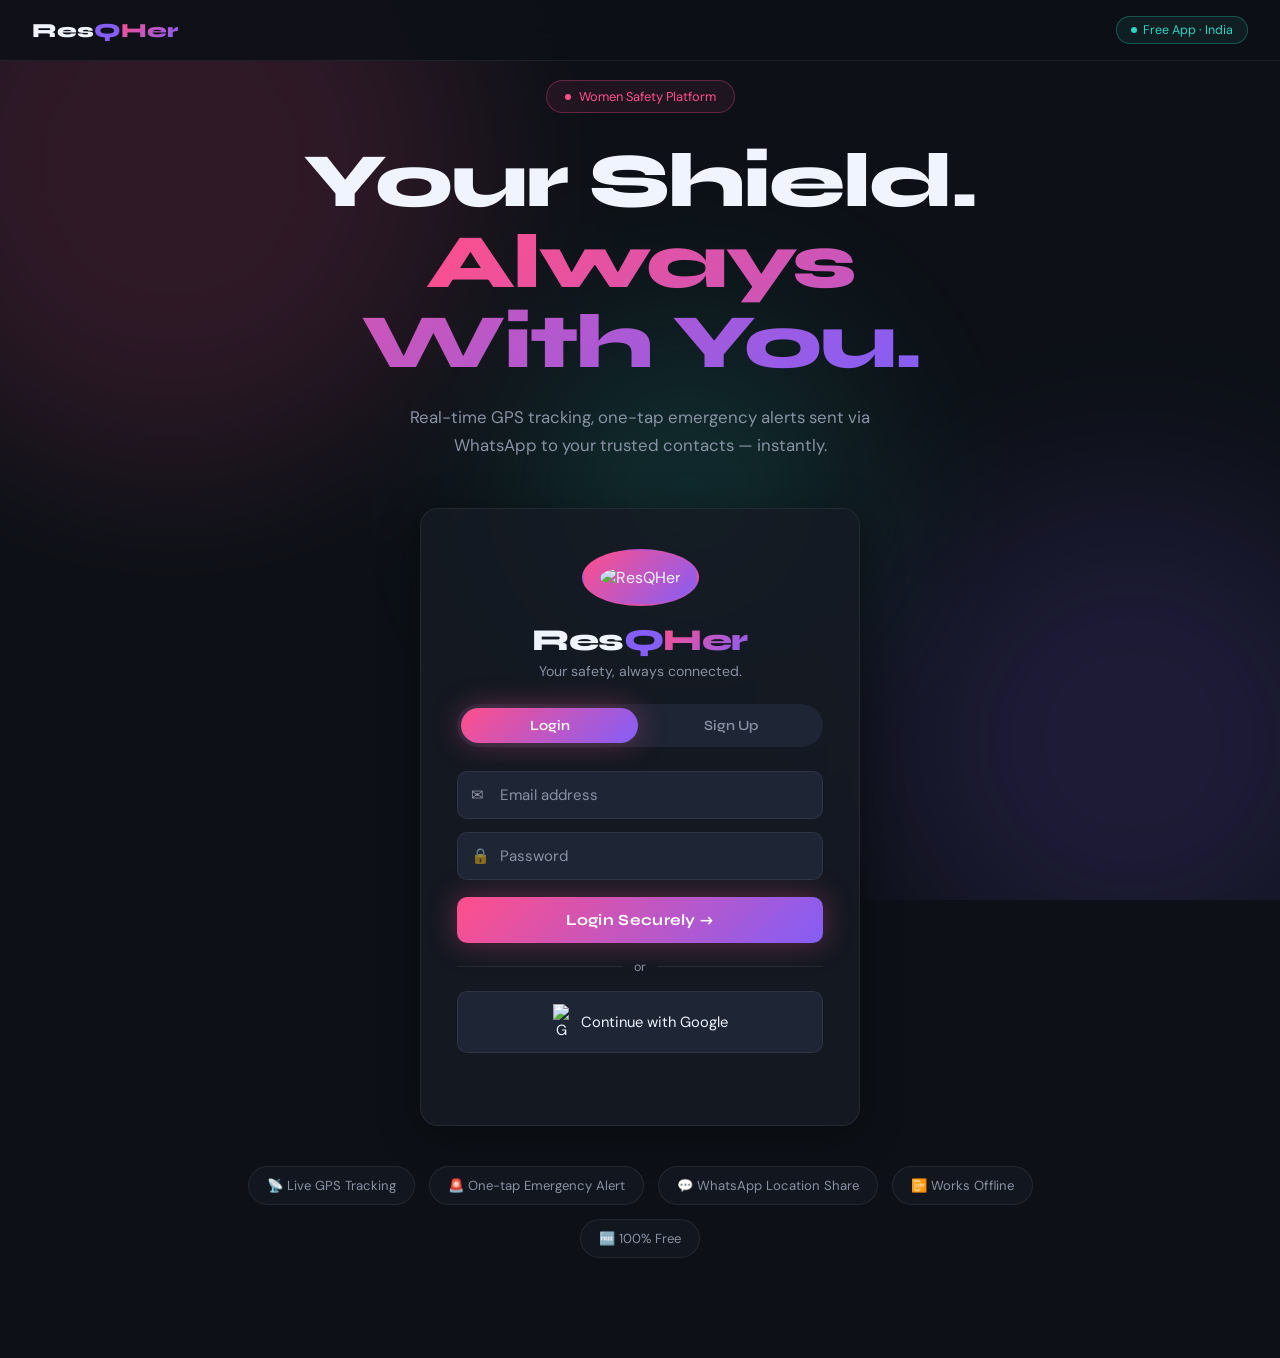
==== index.html @ 333ee2b8 "Add files via upload" ====
<!DOCTYPE html>
<html lang="en">
<head>
<meta charset="UTF-8"/>
<meta name="viewport" content="width=device-width, initial-scale=1.0"/>
<title>ResQHer – Women Safety Platform</title>
<link rel="icon" href="logo.png" type="image/png"/>
<link href="https://fonts.googleapis.com/css2?family=Syne:wght@400;600;700;800&family=DM+Sans:wght@300;400;500&display=swap" rel="stylesheet"/>
<link rel="stylesheet" href="style.css"/>
</head>
<body class="auth-page">
<div class="bg-orbs">
  <div class="orb orb1"></div><div class="orb orb2"></div><div class="orb orb3"></div>
</div>

<nav class="top-nav">
  <a href="#" class="nav-brand">Res<span class="q">Q</span><span class="her">Her</span></a>
  <div class="nav-badge"><span class="dot"></span>Free App · India</div>
</nav>

<section class="hero-section">
  <div class="hero-content">
    <div class="hero-badge"><span class="dot"></span>Women Safety Platform</div>
    <h1>Your Shield.<br/><span class="gradient-text">Always With You.</span></h1>
    <p class="hero-sub">Real-time GPS tracking, one-tap emergency alerts sent via WhatsApp to your trusted contacts — instantly.</p>
  </div>

  <div class="auth-wrap">
    <div class="auth-card">
      <div class="logo-wrap">
        <img src="logo.png" alt="ResQHer" class="logo-img" onerror="this.style.background='var(--grad)';this.style.padding='16px'"/>
      </div>
      <h2 class="brand-title">Res<span class="q">Q</span><span class="her">Her</span></h2>
      <p class="tagline">Your safety, always connected.</p>

      <div class="tab-switch">
        <button class="tab-btn active" id="tab-login" onclick="switchTab('login')">Login</button>
        <button class="tab-btn" id="tab-signup" onclick="switchTab('signup')">Sign Up</button>
      </div>

      <div id="form-login">
        <div class="input-group">
          <span class="input-icon">✉</span>
          <input type="email" id="login-email" placeholder="Email address" autocomplete="email"/>
        </div>
        <div class="input-group">
          <span class="input-icon">🔒</span>
          <input type="password" id="login-password" placeholder="Password" autocomplete="current-password"/>
        </div>
        <button class="btn-primary" onclick="handleLogin()">Login Securely →</button>
        <div class="divider"><span>or</span></div>
        <button class="btn-google" onclick="handleGoogleLogin()">
          <img src="https://www.gstatic.com/firebasejs/ui/2.0.0/images/auth/google.svg" alt="G" width="18"/>
          Continue with Google
        </button>
      </div>

      <div class="hidden" id="form-signup">
        <div class="input-group">
          <span class="input-icon">👤</span>
          <input type="text" id="signup-name" placeholder="Full name"/>
        </div>
        <div class="input-group">
          <span class="input-icon">✉</span>
          <input type="email" id="signup-email" placeholder="Email address" autocomplete="email"/>
        </div>
        <div class="input-group">
          <span class="input-icon">🔒</span>
          <input type="password" id="signup-password" placeholder="Create password (min 6 chars)" autocomplete="new-password"/>
        </div>
        <button class="btn-primary" onclick="handleSignup()">Create Account →</button>
        <div class="divider"><span>or</span></div>
        <button class="btn-google" onclick="handleGoogleLogin()">
          <img src="https://www.gstatic.com/firebasejs/ui/2.0.0/images/auth/google.svg" alt="G" width="18"/>
          Sign up with Google
        </button>
      </div>

      <div id="auth-message" class="auth-message"></div>
    </div>
  </div>

  <div class="features-strip">
    <div class="feat-pill">📡 Live GPS Tracking</div>
    <div class="feat-pill">🚨 One-tap Emergency Alert</div>
    <div class="feat-pill">💬 WhatsApp Location Share</div>
    <div class="feat-pill">📴 Works Offline</div>
    <div class="feat-pill">🆓 100% Free</div>
  </div>
</section>

<script>
/* ================================================================
   CHANGE THIS LINE — replace YOUR_USERNAME with your PythonAnywhere
   username. Example: if your username is "priya" put:
   const API = 'https://priya.pythonanywhere.com';
================================================================ */
const API = 'https://YOUR_USERNAME.pythonanywhere.com';

const $ = id => document.getElementById(id);
function saveLocal(k,v){try{localStorage.setItem(k,JSON.stringify(v))}catch{}}
function loadLocal(k,fb=null){try{const v=localStorage.getItem(k);return v?JSON.parse(v):fb}catch{return fb}}

function switchTab(tab){
  $('form-login').classList.toggle('hidden',tab!=='login');
  $('form-signup').classList.toggle('hidden',tab!=='signup');
  $('tab-login').classList.toggle('active',tab==='login');
  $('tab-signup').classList.toggle('active',tab==='signup');
  $('auth-message').textContent='';
}

function showMsg(text,type='error'){
  const el=$('auth-message');
  el.textContent=text;
  el.className='auth-message '+type;
}

async function handleLogin(){
  const email=$('login-email').value.trim();
  const pass=$('login-password').value;
  if(!email||!pass){showMsg('Please fill in all fields.');return;}
  showMsg('Logging in...','success');
  try{
    const res=await fetch(`${API}/api/login`,{method:'POST',headers:{'Content-Type':'application/json'},body:JSON.stringify({email,password:pass})});
    const data=await res.json();
    if(res.ok){
      saveLocal('resqher_user',{email,name:data.name||email.split('@')[0]});
      showMsg('Welcome back! Redirecting...','success');
      setTimeout(()=>{window.location.href='dashboard.html'},700);
    }else showMsg(data.error||'Invalid credentials.');
  }catch{
    if(pass.length>=4){
      saveLocal('resqher_user',{email,name:email.split('@')[0]});
      showMsg('Logged in (offline mode)! Redirecting...','success');
      setTimeout(()=>{window.location.href='dashboard.html'},700);
    }else showMsg('Cannot reach server. Check connection.');
  }
}

async function handleSignup(){
  const name=$('signup-name').value.trim();
  const email=$('signup-email').value.trim();
  const pass=$('signup-password').value;
  if(!name||!email||!pass){showMsg('Please fill in all fields.');return;}
  if(pass.length<6){showMsg('Password must be at least 6 characters.');return;}
  showMsg('Creating account...','success');
  try{
    const res=await fetch(`${API}/api/signup`,{method:'POST',headers:{'Content-Type':'application/json'},body:JSON.stringify({name,email,password:pass})});
    const data=await res.json();
    if(res.ok){
      saveLocal('resqher_user',{email,name});
      showMsg('Account created! Redirecting...','success');
      setTimeout(()=>{window.location.href='dashboard.html'},700);
    }else showMsg(data.error||'Signup failed.');
  }catch{
    saveLocal('resqher_user',{email,name});
    showMsg('Account created (offline mode)! Redirecting...','success');
    setTimeout(()=>{window.location.href='dashboard.html'},700);
  }
}

function handleGoogleLogin(){
  saveLocal('resqher_user',{email:'user@gmail.com',name:'Google User'});
  showMsg('Redirecting...','success');
  setTimeout(()=>{window.location.href='dashboard.html'},700);
}

document.addEventListener('keydown',e=>{
  if(e.key==='Enter'){
    if(!$('form-login').classList.contains('hidden')) handleLogin();
    else handleSignup();
  }
});

// Auto-redirect if already logged in
if(localStorage.getItem('resqher_user')){window.location.href='dashboard.html';}
</script>
</body>
</html>
---- style.css ----
/* ============================================================
   ResQHer – style.css  (shared by index.html + dashboard.html)
   Dark-navy base · coral/pink/violet gradient accents
   ============================================================ */

:root {
  --navy:     #0d1117;
  --navy2:    #161b24;
  --navy3:    #1e2535;
  --card-bg:  rgba(22,27,36,0.85);
  --border:   rgba(255,255,255,0.07);
  --pink:     #ff4f8b;
  --coral:    #ff6b6b;
  --violet:   #845ef7;
  --green:    #2dd4bf;
  --yellow:   #fbbf24;
  --white:    #f0f4ff;
  --muted:    #8892a4;
  --grad:     linear-gradient(135deg,#ff4f8b 0%,#845ef7 100%);
  --grad-live:linear-gradient(135deg,#2dd4bf 0%,#38bdf8 100%);
  --grad-risk:linear-gradient(135deg,#ff4f8b 0%,#ff6b6b 100%);
  --font-d:   'Syne',sans-serif;
  --font-b:   'DM Sans',sans-serif;
  --radius:   18px;
  --radius-sm:10px;
  --shadow:   0 8px 40px rgba(0,0,0,0.4);
  --glow-pink:0 0 30px rgba(255,79,139,0.35);
  --glow-green:0 0 30px rgba(45,212,191,0.35);
}

*,*::before,*::after{box-sizing:border-box;margin:0;padding:0}
html{scroll-behavior:smooth}
body{font-family:var(--font-b);background:var(--navy);color:var(--white);min-height:100vh;overflow-x:hidden}

/* ── SHARED UTILS ─────────────────────────────── */
.hidden{display:none!important}
.q{color:var(--violet)}
.her,.gradient-text{background:var(--grad);-webkit-background-clip:text;-webkit-text-fill-color:transparent;background-clip:text}

/* ── BACKGROUND ORBS ──────────────────────────── */
.bg-orbs{position:fixed;inset:0;pointer-events:none;z-index:0;overflow:hidden}
.orb{position:absolute;border-radius:50%;filter:blur(90px);opacity:0.14;animation:orbFloat 14s ease-in-out infinite alternate}
.orb1{width:600px;height:600px;background:var(--pink);top:-15%;left:-10%;animation-duration:16s}
.orb2{width:500px;height:500px;background:var(--violet);bottom:-10%;right:-8%;animation-duration:12s;animation-delay:-5s}
.orb3{width:350px;height:350px;background:var(--green);top:35%;left:40%;animation-duration:10s;animation-delay:-8s}
@keyframes orbFloat{from{transform:translate(0,0) scale(1)}to{transform:translate(50px,35px) scale(1.12)}}
@keyframes blink{0%,100%{opacity:1}50%{opacity:0.3}}
@keyframes slideUp{from{opacity:0;transform:translateY(30px)}to{opacity:1;transform:none}}
@keyframes fadeIn{from{opacity:0}to{opacity:1}}
@keyframes pulseRing{0%{transform:scale(0.8);opacity:1}100%{transform:scale(2.5);opacity:0}}
@keyframes sirenPulse{from{transform:scale(1)}to{transform:scale(1.15);filter:drop-shadow(0 0 12px var(--coral))}}

/* ── AUTH PAGE NAV ────────────────────────────── */
.top-nav{position:fixed;top:0;left:0;right:0;z-index:100;padding:16px 32px;display:flex;align-items:center;justify-content:space-between;background:rgba(13,17,23,0.88);backdrop-filter:blur(20px);border-bottom:1px solid var(--border)}
.nav-brand{font-family:var(--font-d);font-size:1.25rem;font-weight:800;text-decoration:none;color:var(--white)}
.nav-badge{padding:5px 14px;border-radius:50px;border:1px solid rgba(45,212,191,0.3);background:rgba(45,212,191,0.08);font-size:0.78rem;color:var(--green);display:flex;align-items:center;gap:6px}
.nav-badge .dot{width:6px;height:6px;border-radius:50%;background:var(--green);animation:blink 1.5s infinite}

/* ── AUTH PAGE HERO ───────────────────────────── */
.hero-section{position:relative;min-height:100vh;display:flex;flex-direction:column;align-items:center;justify-content:center;padding:80px 24px 40px;text-align:center;overflow:hidden}
.hero-content{position:relative;z-index:1;max-width:680px;animation:slideUp 0.8s ease both}
.hero-badge{display:inline-flex;align-items:center;gap:8px;padding:7px 18px;border-radius:50px;border:1px solid rgba(255,79,139,0.3);background:rgba(255,79,139,0.08);font-size:0.8rem;color:var(--pink);margin-bottom:28px}
.hero-badge .dot{width:6px;height:6px;border-radius:50%;background:var(--pink);animation:blink 1.5s infinite}
.hero-content h1{font-family:var(--font-d);font-size:clamp(2.8rem,6vw,5rem);font-weight:800;line-height:1.05;letter-spacing:-2px;margin-bottom:20px}
.hero-sub{color:var(--muted);font-size:1.05rem;line-height:1.7;margin-bottom:48px;max-width:520px;margin-left:auto;margin-right:auto}

/* ── AUTH CARD ────────────────────────────────── */
.auth-wrap{position:relative;z-index:1;width:100%;max-width:440px;animation:slideUp 0.9s 0.15s ease both}
.auth-card{background:var(--card-bg);backdrop-filter:blur(24px);border:1px solid var(--border);border-radius:var(--radius);padding:40px 36px;box-shadow:var(--shadow)}
.logo-wrap{text-align:center;margin-bottom:16px}
.logo-img{width:72px;height:72px;object-fit:contain;border-radius:50%;border:2px solid rgba(255,79,139,0.2)}
.brand-title{font-family:var(--font-d);font-size:1.9rem;font-weight:800;text-align:center;letter-spacing:-0.5px;margin-bottom:4px}
.tagline{text-align:center;color:var(--muted);font-size:0.88rem;margin-bottom:24px}
.tab-switch{display:flex;background:var(--navy3);border-radius:50px;padding:4px;margin-bottom:24px;gap:4px}
.tab-btn{flex:1;padding:9px 0;border:none;background:transparent;color:var(--muted);font-family:var(--font-d);font-weight:600;font-size:0.88rem;border-radius:50px;cursor:pointer;transition:all 0.25s}
.tab-btn.active{background:var(--grad);color:#fff;box-shadow:var(--glow-pink)}

/* ── INPUTS ───────────────────────────────────── */
.input-group{position:relative;margin-bottom:13px}
.input-icon{position:absolute;left:14px;top:50%;transform:translateY(-50%);font-size:0.95rem;pointer-events:none;opacity:0.55}
.input-group input,
.input-group select{width:100%;padding:13px 14px 13px 42px;background:var(--navy3);border:1px solid var(--border);border-radius:var(--radius-sm);color:var(--white);font-family:var(--font-b);font-size:0.94rem;outline:none;transition:border-color 0.2s,box-shadow 0.2s}
.input-group input:focus,
.input-group select:focus{border-color:var(--pink);box-shadow:0 0 0 3px rgba(255,79,139,0.13)}
.input-group input::placeholder{color:var(--muted)}
.input-group select option{background:var(--navy3)}

/* ── BUTTONS ──────────────────────────────────── */
.btn-primary{width:100%;padding:14px;background:var(--grad);border:none;border-radius:var(--radius-sm);color:#fff;font-family:var(--font-d);font-weight:700;font-size:0.97rem;cursor:pointer;box-shadow:var(--glow-pink);margin-top:4px;transition:opacity 0.2s,transform 0.2s;letter-spacing:0.3px}
.btn-primary:hover{opacity:0.9;transform:translateY(-1px)}
.btn-primary:active{transform:translateY(0)}
.divider{display:flex;align-items:center;gap:12px;color:var(--muted);font-size:0.78rem;margin:16px 0}
.divider::before,.divider::after{content:'';flex:1;height:1px;background:var(--border)}
.btn-google{width:100%;padding:12px;background:var(--navy3);border:1px solid var(--border);border-radius:var(--radius-sm);color:var(--white);font-family:var(--font-b);font-size:0.92rem;cursor:pointer;display:flex;align-items:center;justify-content:center;gap:10px;transition:background 0.2s,border-color 0.2s}
.btn-google:hover{background:rgba(255,255,255,0.07);border-color:rgba(255,255,255,0.15)}

/* ── AUTH MESSAGE ─────────────────────────────── */
.auth-message{margin-top:14px;text-align:center;font-size:0.88rem;min-height:18px;transition:all 0.3s}
.auth-message.error{color:var(--coral)}
.auth-message.success{color:var(--green)}

/* ── FEATURES STRIP ───────────────────────────── */
.features-strip{position:relative;z-index:1;display:flex;justify-content:center;gap:14px;flex-wrap:wrap;padding:40px 24px 60px;max-width:900px;margin:0 auto}
.feat-pill{display:flex;align-items:center;gap:8px;padding:10px 18px;background:rgba(22,27,36,0.7);border:1px solid var(--border);border-radius:50px;font-size:0.82rem;color:var(--muted);transition:all 0.3s}
.feat-pill:hover{border-color:rgba(255,79,139,0.25);color:var(--white)}

/* ── DASHBOARD HEADER ─────────────────────────── */
.dash-header{position:sticky;top:0;z-index:50;display:flex;align-items:center;justify-content:space-between;padding:14px 24px;background:rgba(13,17,23,0.92);backdrop-filter:blur(20px);border-bottom:1px solid var(--border)}
.header-left{display:flex;align-items:center;gap:10px}
.header-logo{width:36px;height:36px;border-radius:50%;object-fit:contain}
.header-brand{font-family:var(--font-d);font-weight:800;font-size:1.25rem}
.header-right{display:flex;align-items:center;gap:12px}
.status-badge{display:flex;align-items:center;gap:7px;padding:6px 14px;border-radius:50px;background:var(--navy3);border:1px solid var(--border);font-family:var(--font-d);font-size:0.82rem;font-weight:600;transition:all 0.3s}
.status-dot{width:8px;height:8px;border-radius:50%;animation:blink 1.5s infinite}
.status-dot.safe{background:var(--green)}
.status-dot.live{background:var(--green);box-shadow:0 0 8px var(--green)}
.status-dot.risk{background:var(--coral);box-shadow:0 0 8px var(--coral)}
.btn-logout{padding:7px 14px;background:transparent;border:1px solid var(--border);border-radius:var(--radius-sm);color:var(--muted);font-family:var(--font-b);cursor:pointer;font-size:0.83rem;transition:all 0.2s}
.btn-logout:hover{border-color:var(--pink);color:var(--pink)}

/* ── WELCOME BANNER ───────────────────────────── */
.welcome-banner{position:relative;z-index:1;display:flex;align-items:center;gap:10px;margin:18px 20px 0;padding:13px 18px;background:linear-gradient(135deg,rgba(45,212,191,0.1),rgba(132,94,247,0.1));border:1px solid rgba(45,212,191,0.18);border-radius:var(--radius-sm);font-size:0.92rem;animation:fadeIn 0.5s ease both}

/* ── MAIN GRID ────────────────────────────────── */
.dash-main{position:relative;z-index:1;display:grid;grid-template-columns:1fr 1fr;gap:18px;padding:18px 20px;max-width:1100px;margin:0 auto}

/* ── ACTION CARDS ─────────────────────────────── */
.action-section{grid-column:1/-1;display:grid;grid-template-columns:1fr 1fr;gap:18px}
.action-card{position:relative;overflow:hidden;background:var(--card-bg);backdrop-filter:blur(20px);border:1.5px solid var(--border);border-radius:var(--radius);padding:32px 26px;text-align:center;transition:transform 0.3s;animation:slideUp 0.5s ease both}
.action-card:hover{transform:translateY(-3px)}
.live-card{border-color:rgba(45,212,191,0.22)}
.risk-card{border-color:rgba(255,79,139,0.22)}
.card-icon{font-size:2.2rem;margin-bottom:10px}
.action-card h2{font-family:var(--font-d);font-size:1.7rem;font-weight:800;letter-spacing:2px;margin-bottom:8px}
.live-card h2{color:var(--green)}
.risk-card h2{color:var(--coral)}
.action-card p{color:var(--muted);font-size:0.87rem;margin-bottom:20px;line-height:1.5}
.pulse-ring{position:absolute;top:18px;right:18px;width:36px;height:36px;border-radius:50%;border:2px solid var(--green);opacity:0;transition:opacity 0.3s}
.pulse-ring.red{border-color:var(--coral)}
.pulse-ring.active{opacity:1;animation:pulseRing 1.2s ease-out infinite}
.btn-live{width:100%;padding:14px;background:var(--grad-live);border:none;border-radius:var(--radius-sm);color:var(--navy);font-family:var(--font-d);font-weight:800;font-size:0.95rem;letter-spacing:0.5px;cursor:pointer;transition:all 0.25s;box-shadow:var(--glow-green)}
.btn-live:hover{opacity:0.9;transform:scale(1.02)}
.btn-live.active{background:linear-gradient(135deg,#f97316,#ef4444);color:#fff}
.btn-risk{width:100%;padding:14px;background:var(--grad-risk);border:none;border-radius:var(--radius-sm);color:#fff;font-family:var(--font-d);font-weight:800;font-size:0.95rem;letter-spacing:0.5px;cursor:pointer;transition:all 0.25s;box-shadow:var(--glow-pink)}
.btn-risk:hover{opacity:0.9;transform:scale(1.02)}

/* ── LOCATION PANEL ───────────────────────────── */
.location-panel{grid-column:1/-1;background:var(--card-bg);backdrop-filter:blur(20px);border:1px solid var(--border);border-radius:var(--radius);padding:22px;animation:slideUp 0.6s ease both}
.panel-header{display:flex;align-items:center;justify-content:space-between;margin-bottom:14px}
.panel-header h3{font-family:var(--font-d);font-size:0.97rem;font-weight:700}
.coord-badge{padding:5px 12px;background:var(--navy3);border:1px solid var(--border);border-radius:50px;font-size:0.73rem;color:var(--muted)}
.coord-badge.live{border-color:var(--green);color:var(--green)}
.location-display{display:grid;grid-template-columns:1fr 1fr;gap:10px}
.loc-row{display:flex;flex-direction:column;gap:4px;background:var(--navy3);border-radius:var(--radius-sm);padding:13px;border:1px solid var(--border)}
.loc-row-full{grid-column:1/-1}
.loc-label{font-size:0.72rem;color:var(--muted);text-transform:uppercase;letter-spacing:0.5px}
.loc-val{font-family:var(--font-d);font-size:0.93rem;font-weight:600;color:var(--white);word-break:break-all}
.network-bar{margin-top:12px;padding:9px 13px;background:rgba(45,212,191,0.07);border:1px solid rgba(45,212,191,0.18);border-radius:var(--radius-sm);font-size:0.83rem;color:var(--green);display:flex;align-items:center;justify-content:space-between;flex-wrap:wrap;gap:8px}
.network-bar.offline{background:rgba(255,107,107,0.07);border-color:rgba(255,107,107,0.18);color:var(--coral)}
.btn-share-loc{padding:6px 14px;background:rgba(45,212,191,0.12);border:1px solid rgba(45,212,191,0.25);border-radius:50px;color:var(--green);font-size:0.78rem;font-family:var(--font-d);font-weight:600;cursor:pointer;transition:all 0.2s;white-space:nowrap}
.btn-share-loc:hover{background:rgba(45,212,191,0.22)}

/* ── CONTACTS ─────────────────────────────────── */
.contacts-section{background:var(--card-bg);backdrop-filter:blur(20px);border:1px solid var(--border);border-radius:var(--radius);padding:22px;animation:slideUp 0.6s ease both}
.section-header{display:flex;align-items:center;justify-content:space-between;margin-bottom:14px}
.section-header h3{font-family:var(--font-d);font-size:0.97rem;font-weight:700}
.btn-add{padding:7px 14px;background:var(--grad);border:none;border-radius:var(--radius-sm);color:#fff;font-family:var(--font-b);font-size:0.83rem;cursor:pointer;transition:opacity 0.2s}
.btn-add:hover{opacity:0.85}
.contacts-list{display:flex;flex-direction:column;gap:9px}
.contact-item{display:flex;align-items:center;gap:11px;background:var(--navy3);border:1px solid var(--border);border-radius:var(--radius-sm);padding:13px;animation:slideUp 0.3s ease both}
.contact-avatar{width:38px;height:38px;border-radius:50%;background:var(--grad);display:flex;align-items:center;justify-content:center;font-family:var(--font-d);font-weight:700;font-size:0.88rem;color:#fff;flex-shrink:0}
.contact-info{flex:1;min-width:0}
.contact-name{font-family:var(--font-d);font-weight:600;font-size:0.92rem}
.contact-detail{font-size:0.78rem;color:var(--muted);white-space:nowrap;overflow:hidden;text-overflow:ellipsis}
.contact-actions{display:flex;gap:6px;flex-shrink:0;align-items:center;flex-wrap:wrap}
.contact-tag{padding:3px 9px;border-radius:50px;background:rgba(132,94,247,0.12);border:1px solid rgba(132,94,247,0.22);font-size:0.7rem;color:var(--violet);text-transform:capitalize}
.btn-whatsapp{padding:5px 11px;background:rgba(37,211,102,0.12);border:1px solid rgba(37,211,102,0.25);border-radius:50px;color:#25d366;font-size:0.7rem;font-family:var(--font-d);font-weight:700;cursor:pointer;transition:all 0.2s;text-decoration:none;white-space:nowrap}
.btn-whatsapp:hover{background:rgba(37,211,102,0.22)}
.btn-remove-contact{background:transparent;border:none;color:var(--muted);cursor:pointer;font-size:0.97rem;transition:color 0.2s;padding:2px 6px}
.btn-remove-contact:hover{color:var(--coral)}
.no-contacts{text-align:center;color:var(--muted);padding:20px;font-size:0.88rem;line-height:1.7}

/* ── ACTIVITY LOG ─────────────────────────────── */
.activity-section{grid-column:1/-1;background:var(--card-bg);backdrop-filter:blur(20px);border:1px solid var(--border);border-radius:var(--radius);padding:22px;animation:slideUp 0.7s ease both}
.activity-section h3{font-family:var(--font-d);font-size:0.97rem;font-weight:700;margin-bottom:12px}
.activity-log{display:flex;flex-direction:column;gap:7px;max-height:220px;overflow-y:auto}
.log-item{display:flex;gap:10px;align-items:flex-start;font-size:0.83rem;padding:8px 0;border-bottom:1px solid rgba(255,255,255,0.05)}
.log-item:last-child{border-bottom:none}
.log-time{color:var(--muted);flex-shrink:0;white-space:nowrap;font-size:0.78rem}
.log-msg{color:var(--white);line-height:1.4}

/* ── MODAL ────────────────────────────────────── */
.modal-overlay{position:fixed;inset:0;z-index:80;background:rgba(0,0,0,0.65);backdrop-filter:blur(6px);display:flex;align-items:center;justify-content:center;padding:20px;animation:fadeIn 0.2s ease}
.modal-card{background:var(--navy2);border:1px solid var(--border);border-radius:var(--radius);padding:32px 28px;width:100%;max-width:400px;box-shadow:var(--shadow);animation:slideUp 0.3s ease}
.modal-card h3{font-family:var(--font-d);font-size:1.15rem;margin-bottom:18px}
.modal-hint{font-size:0.8rem;color:var(--muted);margin-bottom:16px;padding:10px 12px;background:rgba(45,212,191,0.07);border:1px solid rgba(45,212,191,0.15);border-radius:8px;line-height:1.6}
.modal-hint strong{color:var(--white)}
.modal-actions{display:flex;gap:10px;margin-top:8px}
.modal-actions .btn-primary{flex:1}
.btn-cancel{flex:1;padding:13px;background:var(--navy3);border:1px solid var(--border);border-radius:var(--radius-sm);color:var(--muted);font-family:var(--font-b);cursor:pointer;transition:all 0.2s}
.btn-cancel:hover{border-color:var(--coral);color:var(--coral)}

/* ── WHATSAPP SHEET ───────────────────────────── */
.wa-quick{position:fixed;inset:0;z-index:90;background:rgba(0,0,0,0.65);backdrop-filter:blur(6px);display:flex;align-items:flex-end;justify-content:center;padding:0;animation:fadeIn 0.2s ease}
.wa-sheet-inner{background:var(--navy2);border-radius:24px 24px 0 0;border:1px solid var(--border);width:100%;max-width:500px;padding:28px 24px 36px;animation:slideUp 0.3s ease}
.wa-sheet-inner h3{font-family:var(--font-d);font-size:1.1rem;margin-bottom:6px}
.wa-sheet-inner p{color:var(--muted);font-size:0.85rem;margin-bottom:20px}
.wa-contacts-grid{display:flex;flex-direction:column;gap:8px;max-height:280px;overflow-y:auto;margin-bottom:18px}
.wa-contact-btn{display:flex;align-items:center;gap:12px;padding:13px 16px;background:var(--navy3);border:1px solid var(--border);border-radius:12px;cursor:pointer;transition:all 0.2s;text-decoration:none}
.wa-contact-btn:hover{border-color:rgba(37,211,102,0.3);background:rgba(37,211,102,0.05)}
.wa-avatar{width:38px;height:38px;border-radius:50%;background:var(--grad);display:flex;align-items:center;justify-content:center;font-family:var(--font-d);font-weight:700;font-size:0.85rem;color:#fff;flex-shrink:0}
.wa-info{flex:1;text-align:left}
.wa-name{font-family:var(--font-d);font-size:0.9rem;font-weight:600;color:var(--white)}
.wa-phone{font-size:0.78rem;color:var(--muted)}
.wa-go{color:#25d366;font-size:1.1rem}
.btn-send-all{width:100%;padding:14px;background:linear-gradient(135deg,#25d366,#128c7e);border:none;border-radius:var(--radius-sm);color:#fff;font-family:var(--font-d);font-weight:700;font-size:0.95rem;cursor:pointer;margin-bottom:10px;transition:opacity 0.2s}
.btn-send-all:hover{opacity:0.9}
.btn-wa-close{width:100%;padding:11px;background:transparent;border:1px solid var(--border);border-radius:var(--radius-sm);color:var(--muted);font-family:var(--font-b);cursor:pointer}

/* ── ALERT OVERLAY ────────────────────────────── */
.alert-overlay{position:fixed;inset:0;z-index:100;background:rgba(0,0,0,0.88);display:flex;align-items:center;justify-content:center;padding:20px;animation:fadeIn 0.3s ease}
.alert-card{background:var(--navy2);border:2px solid var(--coral);border-radius:var(--radius);padding:36px 28px;max-width:380px;width:100%;text-align:center;box-shadow:0 0 60px rgba(255,79,139,0.3);animation:slideUp 0.3s ease}
.siren-icon{font-size:3rem;margin-bottom:14px;display:inline-block;animation:sirenPulse 0.5s ease infinite alternate}
.alert-card h2{font-family:var(--font-d);font-size:1.35rem;color:var(--coral);margin-bottom:8px}
.alert-card p{color:var(--muted);font-size:0.88rem;margin-bottom:16px;line-height:1.5}
.alert-contacts-sent{display:flex;flex-direction:column;gap:6px;margin-bottom:16px;max-height:150px;overflow-y:auto}
.alert-contact-row{display:flex;align-items:center;justify-content:space-between;padding:8px 12px;background:rgba(255,79,139,0.07);border:1px solid rgba(255,79,139,0.15);border-radius:8px;font-size:0.82rem}
.ac-name{color:var(--white)}
.wa-btn{padding:4px 12px;background:rgba(37,211,102,0.15);border:1px solid rgba(37,211,102,0.3);border-radius:50px;color:#25d366;font-size:0.72rem;font-family:var(--font-d);font-weight:700;text-decoration:none;cursor:pointer}
.alert-progress{background:var(--navy3);border-radius:50px;height:5px;overflow:hidden;margin-bottom:16px}
.progress-bar{height:100%;background:var(--grad-risk);border-radius:50px;width:0%;transition:width 0.3s linear}
.btn-cancel-alert{width:100%;padding:12px;background:transparent;border:1px solid var(--border);border-radius:var(--radius-sm);color:var(--muted);font-family:var(--font-b);cursor:pointer;transition:all 0.2s}
.btn-cancel-alert:hover{border-color:var(--coral);color:var(--coral)}

/* ── RESPONSIVE ───────────────────────────────── */
@media(max-width:720px){
  .dash-main{grid-template-columns:1fr;padding:14px}
  .action-section{grid-template-columns:1fr}
  .location-display{grid-template-columns:1fr}
  .location-panel,.activity-section{grid-column:1}
  .contact-actions{flex-wrap:wrap}
  .top-nav{padding:14px 20px}
}
@media(max-width:480px){
  .auth-card{padding:28px 18px}
  .hero-content h1{font-size:2.2rem}
  .features-strip{gap:10px;padding:32px 16px 48px}
  .feat-pill{padding:9px 14px;font-size:0.78rem}
}
</style>
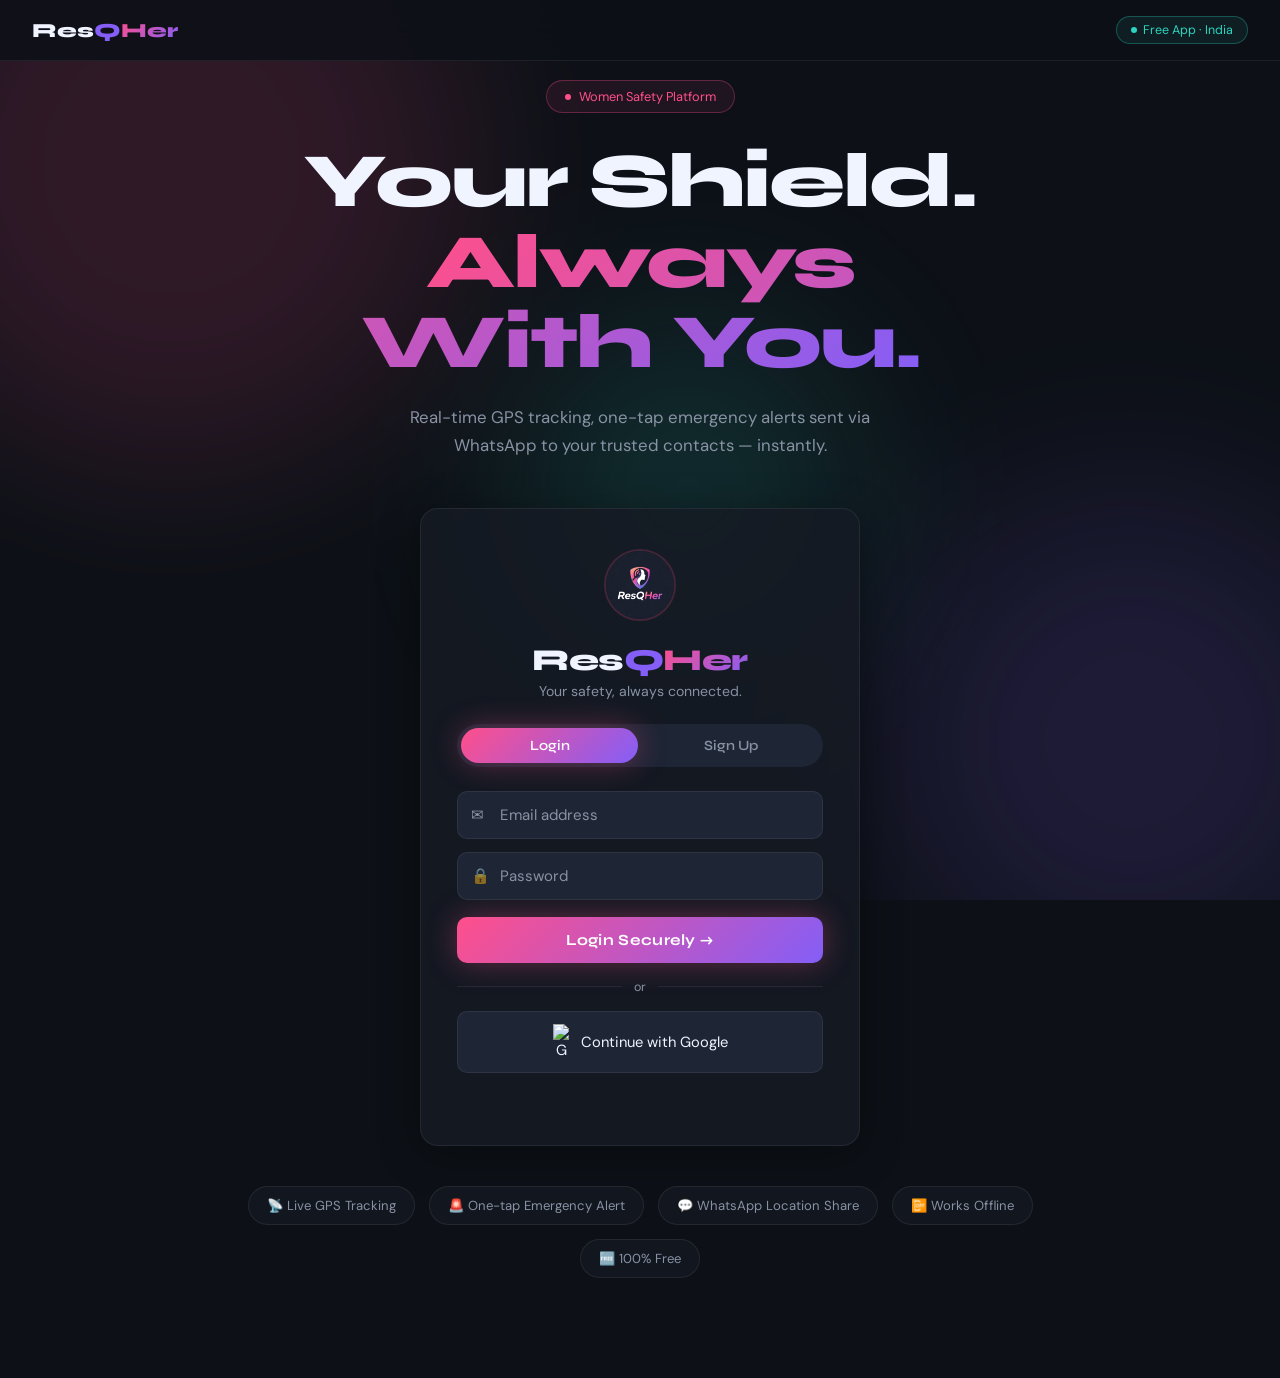
==== commit 74f17cae: "Add Firebase setup and Google Sign-In functionality" ====
--- a/index.html
+++ b/index.html
@@ -7,6 +7,8 @@
 <link rel="icon" href="logo.png" type="image/png"/>
 <link href="https://fonts.googleapis.com/css2?family=Syne:wght@400;600;700;800&family=DM+Sans:wght@300;400;500&display=swap" rel="stylesheet"/>
 <link rel="stylesheet" href="style.css"/>
+<script src="https://www.gstatic.com/firebasejs/10.10.0/firebase-app-compat.js"></script>
+<script src="https://www.gstatic.com/firebasejs/10.10.0/firebase-auth-compat.js"></script>
 </head>
 <body class="auth-page">
 <div class="bg-orbs">
@@ -90,14 +92,22 @@
 </section>
 
 <script>
-/* ================================================================
-   CHANGE THIS LINE — replace YOUR_USERNAME with your PythonAnywhere
-   username. Example: if your username is "priya" put:
-   const API = 'https://priya.pythonanywhere.com';
-================================================================ */
-const API = 'https://YOUR_USERNAME.pythonanywhere.com';
-
+// --- FIREBASE SETUP ---
+const firebaseConfig = {
+  apiKey: "AIzaSyDTJxleruRMgPnFcWoQyEjH4tku-2gkn_8",
+  authDomain: "resqher-54c2b.firebaseapp.com",
+  projectId: "resqher-54c2b",
+  storageBucket: "resqher-54c2b.firebasestorage.app",
+  messagingSenderId: "530225571852",
+  appId: "1:530225571852:web:746b448ddf5b31220f6629"
+};
+firebase.initializeApp(firebaseConfig);
+const auth = firebase.auth();
+const provider = new firebase.auth.GoogleAuthProvider();
+
+const API = 'https://avhi.pythonanywhere.com';
 const $ = id => document.getElementById(id);
+
 function saveLocal(k,v){try{localStorage.setItem(k,JSON.stringify(v))}catch{}}
 function loadLocal(k,fb=null){try{const v=localStorage.getItem(k);return v?JSON.parse(v):fb}catch{return fb}}
 
@@ -159,10 +169,28 @@
   }
 }
 
+// --- REAL GOOGLE SIGN-IN ---
 function handleGoogleLogin(){
-  saveLocal('resqher_user',{email:'user@gmail.com',name:'Google User'});
-  showMsg('Redirecting...','success');
-  setTimeout(()=>{window.location.href='dashboard.html'},700);
+  showMsg('Opening Google Sign-In...', 'success');
+  auth.signInWithPopup(provider).then((result) => {
+    const user = result.user;
+    const email = user.email;
+    const name = user.displayName || email.split('@')[0];
+
+    saveLocal('resqher_user', {email, name});
+    showMsg('Google Login successful! Syncing...', 'success');
+
+    // Create or login account on backend invisibly using their secure Google UID
+    fetch(`${API}/api/signup`, {
+      method: 'POST',
+      headers: {'Content-Type': 'application/json'},
+      body: JSON.stringify({name, email, password: user.uid})
+    }).catch(()=>{});
+
+    setTimeout(() => { window.location.href = 'dashboard.html'; }, 800);
+  }).catch((error) => {
+    showMsg(error.message);
+  });
 }
 
 document.addEventListener('keydown',e=>{
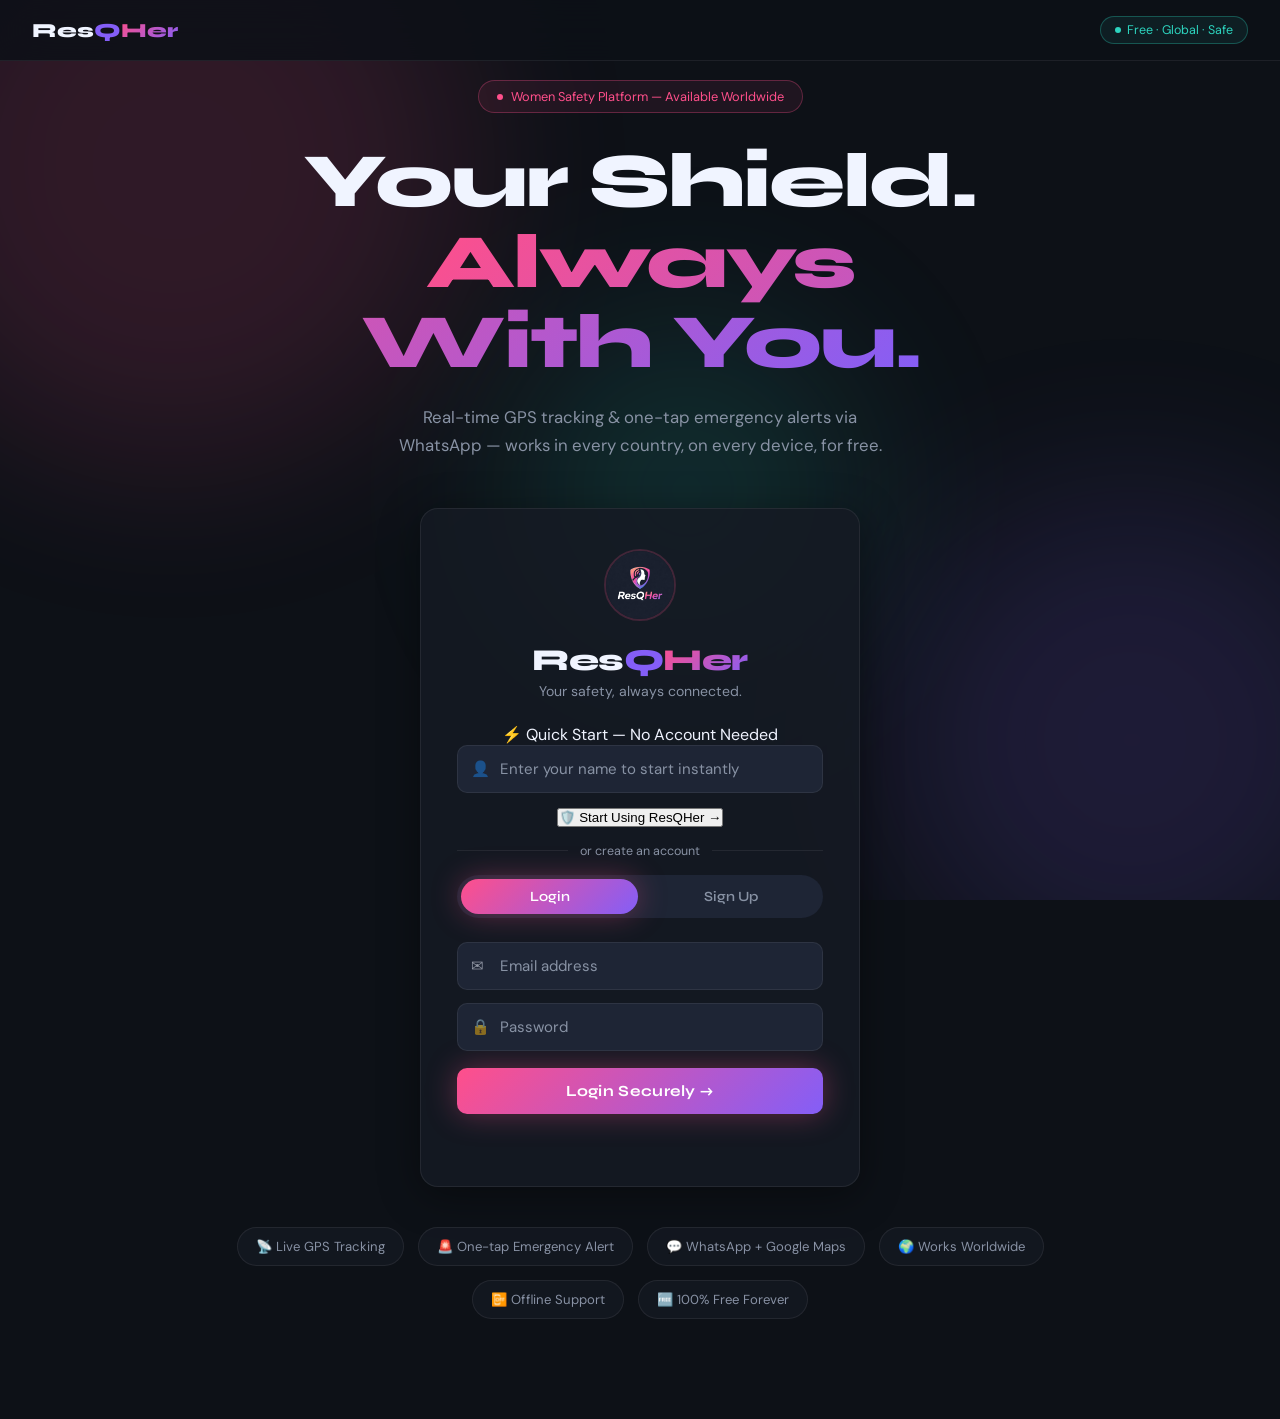
==== commit c9238dea: "Update index.html" ====
--- a/index.html
+++ b/index.html
@@ -2,44 +2,71 @@
 <html lang="en">
 <head>
 <meta charset="UTF-8"/>
-<meta name="viewport" content="width=device-width, initial-scale=1.0"/>
+<meta name="viewport" content="width=device-width, initial-scale=1.0, viewport-fit=cover"/>
+<meta name="mobile-web-app-capable" content="yes"/>
+<meta name="apple-mobile-web-app-capable" content="yes"/>
+<meta name="apple-mobile-web-app-status-bar-style" content="black-translucent"/>
+<meta name="theme-color" content="#0d1117"/>
+<meta name="description" content="ResQHer — Free women safety app. Real-time GPS tracking and emergency alerts via WhatsApp."/>
 <title>ResQHer – Women Safety Platform</title>
 <link rel="icon" href="logo.png" type="image/png"/>
+<link rel="apple-touch-icon" href="logo.png"/>
 <link href="https://fonts.googleapis.com/css2?family=Syne:wght@400;600;700;800&family=DM+Sans:wght@300;400;500&display=swap" rel="stylesheet"/>
 <link rel="stylesheet" href="style.css"/>
-<script src="https://www.gstatic.com/firebasejs/10.10.0/firebase-app-compat.js"></script>
-<script src="https://www.gstatic.com/firebasejs/10.10.0/firebase-auth-compat.js"></script>
 </head>
 <body class="auth-page">
+
 <div class="bg-orbs">
-  <div class="orb orb1"></div><div class="orb orb2"></div><div class="orb orb3"></div>
+  <div class="orb orb1"></div>
+  <div class="orb orb2"></div>
+  <div class="orb orb3"></div>
 </div>
 
 <nav class="top-nav">
   <a href="#" class="nav-brand">Res<span class="q">Q</span><span class="her">Her</span></a>
-  <div class="nav-badge"><span class="dot"></span>Free App · India</div>
+  <div class="nav-badge"><span class="dot"></span>Free · Global · Safe</div>
 </nav>
 
 <section class="hero-section">
+
+  <!-- Hero Text -->
   <div class="hero-content">
-    <div class="hero-badge"><span class="dot"></span>Women Safety Platform</div>
+    <div class="hero-badge"><span class="dot"></span>Women Safety Platform — Available Worldwide</div>
     <h1>Your Shield.<br/><span class="gradient-text">Always With You.</span></h1>
-    <p class="hero-sub">Real-time GPS tracking, one-tap emergency alerts sent via WhatsApp to your trusted contacts — instantly.</p>
+    <p class="hero-sub">Real-time GPS tracking &amp; one-tap emergency alerts via WhatsApp — works in every country, on every device, for free.</p>
   </div>
 
+  <!-- Auth Card -->
   <div class="auth-wrap">
     <div class="auth-card">
       <div class="logo-wrap">
-        <img src="logo.png" alt="ResQHer" class="logo-img" onerror="this.style.background='var(--grad)';this.style.padding='16px'"/>
+        <img src="logo.png" alt="ResQHer" class="logo-img" onerror="this.style.display='none'"/>
       </div>
       <h2 class="brand-title">Res<span class="q">Q</span><span class="her">Her</span></h2>
       <p class="tagline">Your safety, always connected.</p>
 
+      <!-- Quick Start — no account needed -->
+      <div class="quick-start-box" id="quick-start-box">
+        <div class="qs-label">⚡ Quick Start — No Account Needed</div>
+        <div class="input-group">
+          <span class="input-icon">👤</span>
+          <input type="text" id="qs-name" placeholder="Enter your name to start instantly"
+                 autocomplete="given-name" maxlength="40"/>
+        </div>
+        <button class="btn-quickstart" onclick="handleQuickStart()">
+          🛡️ Start Using ResQHer →
+        </button>
+      </div>
+
+      <div class="divider"><span>or create an account</span></div>
+
+      <!-- Tab switcher -->
       <div class="tab-switch">
         <button class="tab-btn active" id="tab-login" onclick="switchTab('login')">Login</button>
         <button class="tab-btn" id="tab-signup" onclick="switchTab('signup')">Sign Up</button>
       </div>
 
+      <!-- Login -->
       <div id="form-login">
         <div class="input-group">
           <span class="input-icon">✉</span>
@@ -50,17 +77,13 @@
           <input type="password" id="login-password" placeholder="Password" autocomplete="current-password"/>
         </div>
         <button class="btn-primary" onclick="handleLogin()">Login Securely →</button>
-        <div class="divider"><span>or</span></div>
-        <button class="btn-google" onclick="handleGoogleLogin()">
-          <img src="https://www.gstatic.com/firebasejs/ui/2.0.0/images/auth/google.svg" alt="G" width="18"/>
-          Continue with Google
-        </button>
-      </div>
-
+      </div>
+
+      <!-- Sign Up -->
       <div class="hidden" id="form-signup">
         <div class="input-group">
           <span class="input-icon">👤</span>
-          <input type="text" id="signup-name" placeholder="Full name"/>
+          <input type="text" id="signup-name" placeholder="Your full name" autocomplete="name"/>
         </div>
         <div class="input-group">
           <span class="input-icon">✉</span>
@@ -70,138 +93,137 @@
           <span class="input-icon">🔒</span>
           <input type="password" id="signup-password" placeholder="Create password (min 6 chars)" autocomplete="new-password"/>
         </div>
-        <button class="btn-primary" onclick="handleSignup()">Create Account →</button>
-        <div class="divider"><span>or</span></div>
-        <button class="btn-google" onclick="handleGoogleLogin()">
-          <img src="https://www.gstatic.com/firebasejs/ui/2.0.0/images/auth/google.svg" alt="G" width="18"/>
-          Sign up with Google
-        </button>
+        <button class="btn-primary" onclick="handleSignup()">Create Free Account →</button>
       </div>
 
       <div id="auth-message" class="auth-message"></div>
     </div>
   </div>
 
+  <!-- Features strip -->
   <div class="features-strip">
     <div class="feat-pill">📡 Live GPS Tracking</div>
     <div class="feat-pill">🚨 One-tap Emergency Alert</div>
-    <div class="feat-pill">💬 WhatsApp Location Share</div>
-    <div class="feat-pill">📴 Works Offline</div>
-    <div class="feat-pill">🆓 100% Free</div>
+    <div class="feat-pill">💬 WhatsApp + Google Maps</div>
+    <div class="feat-pill">🌍 Works Worldwide</div>
+    <div class="feat-pill">📴 Offline Support</div>
+    <div class="feat-pill">🆓 100% Free Forever</div>
   </div>
+
 </section>
 
 <script>
-// --- FIREBASE SETUP ---
-const firebaseConfig = {
-  apiKey: "AIzaSyDTJxleruRMgPnFcWoQyEjH4tku-2gkn_8",
-  authDomain: "resqher-54c2b.firebaseapp.com",
-  projectId: "resqher-54c2b",
-  storageBucket: "resqher-54c2b.firebasestorage.app",
-  messagingSenderId: "530225571852",
-  appId: "1:530225571852:web:746b448ddf5b31220f6629"
-};
-firebase.initializeApp(firebaseConfig);
-const auth = firebase.auth();
-const provider = new firebase.auth.GoogleAuthProvider();
-
+/* =============================================================
+   ResQHer – index.html script
+   No Firebase. No popups. Works for anyone, anywhere.
+============================================================= */
 const API = 'https://avhi.pythonanywhere.com';
 const $ = id => document.getElementById(id);
 
 function saveLocal(k,v){try{localStorage.setItem(k,JSON.stringify(v))}catch{}}
 function loadLocal(k,fb=null){try{const v=localStorage.getItem(k);return v?JSON.parse(v):fb}catch{return fb}}
 
+function showMsg(text, type='error'){
+  const el = $('auth-message');
+  el.textContent = text;
+  el.className = 'auth-message ' + type;
+}
+
+function goToDashboard(){
+  window.location.href = 'dashboard.html';
+}
+
+/* ── QUICK START (No account needed) ─────────────────────── */
+function handleQuickStart(){
+  const name = $('qs-name').value.trim();
+  if(!name){ $('qs-name').focus(); $('qs-name').style.borderColor='var(--coral)'; return; }
+  $('qs-name').style.borderColor='';
+  const guestEmail = 'guest_' + Date.now() + '@resqher.app';
+  saveLocal('resqher_user', { email: guestEmail, name, isGuest: true });
+  showMsg('Welcome, ' + name + '! Starting ResQHer...', 'success');
+  setTimeout(goToDashboard, 600);
+}
+
+/* ── TAB SWITCH ─────────────────────────────────────────── */
 function switchTab(tab){
-  $('form-login').classList.toggle('hidden',tab!=='login');
-  $('form-signup').classList.toggle('hidden',tab!=='signup');
-  $('tab-login').classList.toggle('active',tab==='login');
-  $('tab-signup').classList.toggle('active',tab==='signup');
-  $('auth-message').textContent='';
-}
-
-function showMsg(text,type='error'){
-  const el=$('auth-message');
-  el.textContent=text;
-  el.className='auth-message '+type;
-}
-
+  $('form-login').classList.toggle('hidden', tab !== 'login');
+  $('form-signup').classList.toggle('hidden', tab !== 'signup');
+  $('tab-login').classList.toggle('active', tab === 'login');
+  $('tab-signup').classList.toggle('active', tab === 'signup');
+  $('auth-message').textContent = '';
+}
+
+/* ── EMAIL LOGIN ────────────────────────────────────────── */
 async function handleLogin(){
-  const email=$('login-email').value.trim();
-  const pass=$('login-password').value;
-  if(!email||!pass){showMsg('Please fill in all fields.');return;}
-  showMsg('Logging in...','success');
-  try{
-    const res=await fetch(`${API}/api/login`,{method:'POST',headers:{'Content-Type':'application/json'},body:JSON.stringify({email,password:pass})});
-    const data=await res.json();
+  const email = $('login-email').value.trim();
+  const pass  = $('login-password').value;
+  if(!email || !pass){ showMsg('Please fill in both fields.'); return; }
+  showMsg('Logging in...', 'success');
+  try {
+    const res  = await fetch(`${API}/api/login`, {
+      method:'POST', headers:{'Content-Type':'application/json'},
+      body: JSON.stringify({ email, password: pass })
+    });
+    const data = await res.json();
     if(res.ok){
-      saveLocal('resqher_user',{email,name:data.name||email.split('@')[0]});
-      showMsg('Welcome back! Redirecting...','success');
-      setTimeout(()=>{window.location.href='dashboard.html'},700);
-    }else showMsg(data.error||'Invalid credentials.');
-  }catch{
-    if(pass.length>=4){
-      saveLocal('resqher_user',{email,name:email.split('@')[0]});
-      showMsg('Logged in (offline mode)! Redirecting...','success');
-      setTimeout(()=>{window.location.href='dashboard.html'},700);
-    }else showMsg('Cannot reach server. Check connection.');
+      saveLocal('resqher_user', { email, name: data.name || email.split('@')[0] });
+      showMsg('Welcome back! Redirecting...', 'success');
+      setTimeout(goToDashboard, 600);
+    } else {
+      showMsg(data.error || 'Incorrect email or password.');
+    }
+  } catch {
+    // Offline fallback
+    if(pass.length >= 4){
+      saveLocal('resqher_user', { email, name: email.split('@')[0] });
+      showMsg('Logged in (offline). Redirecting...', 'success');
+      setTimeout(goToDashboard, 600);
+    } else {
+      showMsg('Cannot reach server. Try Quick Start above.');
+    }
   }
 }
 
+/* ── EMAIL SIGNUP ───────────────────────────────────────── */
 async function handleSignup(){
-  const name=$('signup-name').value.trim();
-  const email=$('signup-email').value.trim();
-  const pass=$('signup-password').value;
-  if(!name||!email||!pass){showMsg('Please fill in all fields.');return;}
-  if(pass.length<6){showMsg('Password must be at least 6 characters.');return;}
-  showMsg('Creating account...','success');
-  try{
-    const res=await fetch(`${API}/api/signup`,{method:'POST',headers:{'Content-Type':'application/json'},body:JSON.stringify({name,email,password:pass})});
-    const data=await res.json();
+  const name  = $('signup-name').value.trim();
+  const email = $('signup-email').value.trim();
+  const pass  = $('signup-password').value;
+  if(!name || !email || !pass){ showMsg('Please fill in all fields.'); return; }
+  if(pass.length < 6){ showMsg('Password must be at least 6 characters.'); return; }
+  showMsg('Creating account...', 'success');
+  try {
+    const res  = await fetch(`${API}/api/signup`, {
+      method:'POST', headers:{'Content-Type':'application/json'},
+      body: JSON.stringify({ name, email, password: pass })
+    });
+    const data = await res.json();
     if(res.ok){
-      saveLocal('resqher_user',{email,name});
-      showMsg('Account created! Redirecting...','success');
-      setTimeout(()=>{window.location.href='dashboard.html'},700);
-    }else showMsg(data.error||'Signup failed.');
-  }catch{
-    saveLocal('resqher_user',{email,name});
-    showMsg('Account created (offline mode)! Redirecting...','success');
-    setTimeout(()=>{window.location.href='dashboard.html'},700);
+      saveLocal('resqher_user', { email, name });
+      showMsg('Account created! Redirecting...', 'success');
+      setTimeout(goToDashboard, 600);
+    } else {
+      showMsg(data.error || 'Signup failed. Try again.');
+    }
+  } catch {
+    saveLocal('resqher_user', { email, name });
+    showMsg('Account saved locally. Redirecting...', 'success');
+    setTimeout(goToDashboard, 600);
   }
 }
 
-// --- REAL GOOGLE SIGN-IN ---
-function handleGoogleLogin(){
-  showMsg('Opening Google Sign-In...', 'success');
-  auth.signInWithPopup(provider).then((result) => {
-    const user = result.user;
-    const email = user.email;
-    const name = user.displayName || email.split('@')[0];
-
-    saveLocal('resqher_user', {email, name});
-    showMsg('Google Login successful! Syncing...', 'success');
-
-    // Create or login account on backend invisibly using their secure Google UID
-    fetch(`${API}/api/signup`, {
-      method: 'POST',
-      headers: {'Content-Type': 'application/json'},
-      body: JSON.stringify({name, email, password: user.uid})
-    }).catch(()=>{});
-
-    setTimeout(() => { window.location.href = 'dashboard.html'; }, 800);
-  }).catch((error) => {
-    showMsg(error.message);
-  });
-}
-
-document.addEventListener('keydown',e=>{
-  if(e.key==='Enter'){
+/* ── KEYBOARD SHORTCUT ──────────────────────────────────── */
+document.addEventListener('keydown', e => {
+  if(e.key === 'Enter'){
+    const qs = $('qs-name');
+    if(document.activeElement === qs){ handleQuickStart(); return; }
     if(!$('form-login').classList.contains('hidden')) handleLogin();
     else handleSignup();
   }
 });
 
-// Auto-redirect if already logged in
-if(localStorage.getItem('resqher_user')){window.location.href='dashboard.html';}
+/* ── AUTO-REDIRECT IF ALREADY LOGGED IN ─────────────────── */
+if(loadLocal('resqher_user')) goToDashboard();
 </script>
 </body>
 </html>
